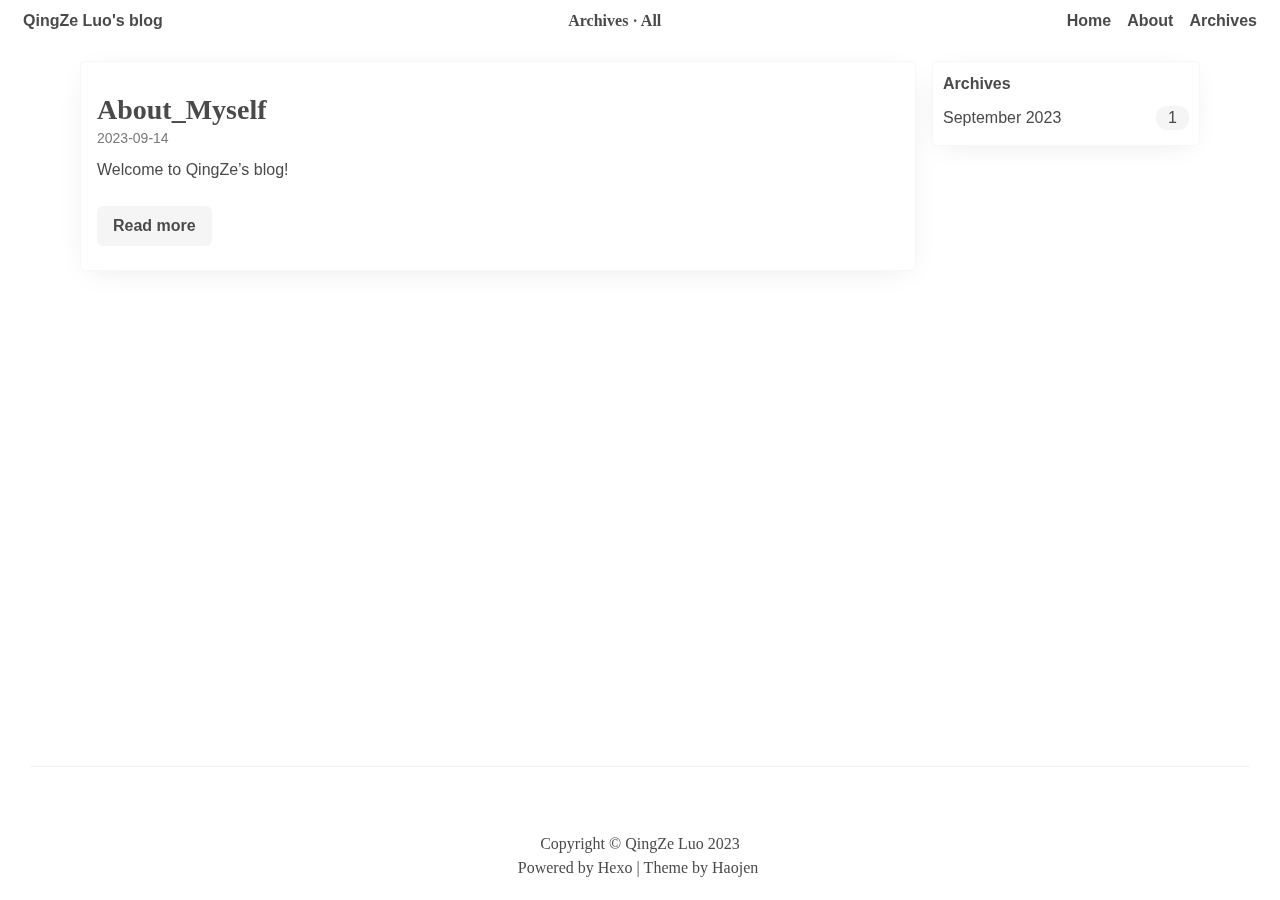
==== archives/index.html @ ca7ff8c1 "Site updated: 2023-09-14 17:36:46" ====
<!DOCTYPE html><html class="appearance-auto" lang="en"><head><meta charset="UTF-8"><title>QingZe Luo's blog</title><meta name="description" content="They who cannot do as they would, must do as they can. -^- 不能如愿而行，也须尽力而为"><meta name="viewport" content="width=device-width, minimum-scale=1.0, maximum-scale=1.0, user-scalable=no, initial-scale=1"><!-- Google Analytics --><!-- End Google Analytics -->
<!-- Baidu Analytics --><!-- End Baidu Analytics --><link rel="icon" href="/images/favicon.ico"><link rel="stylesheet" href="/style/common/bulma.css"><link rel="stylesheet" href="/style/base.css"><link rel="stylesheet" href="/style/common/helper.css"><script src="/js/common.js"></script><link rel="stylesheet" href="/style/widget-post-list.css"><meta name="generator" content="Hexo 6.3.0"></head><body class="is-flex is-flex-direction-column"><header class="header-widget is-flex-shrink-0 is-hidden-mobile"><div class="container is-fullhd is-flex is-justify-content-space-between is-align-items-center is-full-height"><section class="is-hidden-mobile is-flex-shrink-0"><h2><a href="/">QingZe Luo's blog</a></h2></section><h3 class="is-hidden-mobile is-family-serif is-full-height is-flex is-align-items-center is-flex-shrink-0"><span>Archives · All</span></h3><aside class="is-flex-shrink-0"><h3 class="is-inline-block"><a href="/">Home</a></h3><h3 class="is-inline-block"><a href="/about">About</a></h3><h3 class="is-inline-block"><a href="/archives">Archives</a></h3></aside></div></header><header class="is-flex header-widget is-flex-shrink-0 is-align-items-center is-justify-content-center is-hidden-tablet"><h3 class="is-inline-block"><a href="/">Home</a></h3><h3 class="is-inline-block"><a href="/about">About</a></h3><h3 class="is-inline-block"><a href="/archives">Archives</a></h3></header><main><article class="post-container is-flex is-justify-content-center section container is-max-widescreen pt-4 px-2"><div class="columns is-variable is-1-tablet is-3-desktop-only is-2-widescreen is-full-width"><section class="column"><article class="post-item-card"><section class="content post-card-content p-4 pb-5"><h2 class="mt-4 mb-0 is-family-serif"><a href="/2023/09/14/About-Myself/">About_Myself</a></h2><time class="has-text-grey" datetime="2023-09-15T00:22:14.000Z">2023-09-14</time><p class="is-flex-grow-2 mt-2">Welcome to QingZe’s blog!
</p><a class="button is-default mt-2 has-text-weight-semibold" href="/2023/09/14/About-Myself/">Read more</a></section></article></section><aside class="column is-hidden-mobile is-4-tablet is-3-widescreen"><div style="position: sticky; top: 50px;"><main class="aside-card-container archives-widget is-in-archive-page"><h3>Archives</h3><section><ul class="archive-list"><li class="archive-list-item"><a class="archive-list-link" href="/archives/2023/09/">September 2023</a><span class="archive-list-count">1</span></li></ul></section></main></div></aside></div></article><script>$claudia.fadeInImage(null, $claudia.blurBackdropImg)

window.addEventListener('resize', $claudia.throttle(function () {
    var images = document.querySelectorAll('.js-img-fadeIn')

    images.forEach($claudia.blurBackdropImg)
}, 150))</script></main><footer class="is-flex is-flex-direction-column is-align-items-center is-flex-shrink-0 is-family-serif"><section class="sns-container"><!-- Github--><a title="github" target="_blank" rel="noopener nofollow" href="//github.com/qzkasoma-luo"><i class="iconfont icon-github"></i></a><!-- Ins--><a title="instagram" target="_blank" rel="noopener nofollow" href="//www.instagram.com/luo.qingze"><i class="iconfont icon-ins"></i></a><!-- RSS--><!-- 知乎--><!-- 领英--><a title="linkedin" target="_blank" rel="noopener nofollow" href="//www.linkedin.com/in/qingze/"><i class="iconfont icon-linkedin"></i></a><!-- 脸书--></section><p><span>Copyright ©</span><span> QingZe Luo 2023</span></p><div class="is-flex is-justify-content-center is-flex-wrap-wrap"><p>Powered by Hexo &verbar;&nbsp;</p><p class="is-flex is-justify-content-center"><a title="Hexo theme author" target="_blank" rel="noopener" href="//github.com/haojen">Theme by Haojen&nbsp;</a></p><div style="margin-top: 2px"><a class="github-button" title="github-button" target="_blank" rel="noopener" href="https://github.com/haojen/hexo-theme-Claudia" data-color-scheme="no-preference: light; light: light; dark: dark;" data-show-count="true"></a></div></div><div><span></span></div></footer><script async defer src="https://buttons.github.io/buttons.js"></script><script>$claudia.fadeInImage(null, $claudia.blurBackdropImg)

window.addEventListener('resize', $claudia.throttle(function () {
    var images = document.querySelectorAll('.js-img-fadeIn')

    images.forEach($claudia.blurBackdropImg)
}, 150))</script></body></html>
---- style/base.css ----
@import url("//at.alicdn.com/t/font_2266068_otkvzqnxk0g.css");
:root.appearance-light {
  --primary-bg-color: #fff;
  --second-bg-color: #fff;
  --third-bg-color: #f5f5f5;
  --primary-text-color: #4a4a4a;
  --second-text-color: #4a4a4a;
  --top-bar-bg-color: rgba(255, 255, 255, 0.8);
  --border-line-color-2: rgba(0, 0, 0, 0.03);
  --border-line-color: rgba(0, 0, 0, 0.05);
  --blockquote-border-color: #dbdbdb;
  --table-border-color: #dbdbdb;
  --pre-code-bg-color: #f5f5f573;
  --skeleton-bg-color: #f5f5f5;
  --skeleton-flash-color: 0.5;
  --avatar-border-color: #fff;
}

:root.appearance-dark {
  --primary-bg-color: #181818;
  --second-bg-color: #212121;
  --third-bg-color: #ffffff14;
  --primary-text-color: #fff;
  --second-text-color: #aaa;
  --border-line-color: rgba(255, 255, 255, 0.05);
  --border-line-color-2: rgba(255, 255, 255, 0.02);
  --top-bar-bg-color: rgba(24, 24, 24, 0.8);
  --blockquote-border-color: #aaa;
  --table-border-color: #aaa;
  --pre-code-bg-color: #ffffff03;
  --skeleton-bg-color: #2b2b2b;
  --skeleton-flash-color: 0.05;
  --avatar-border-color: rgba(255, 255, 255, 0.05);
}

:root.appearance-auto {
  --primary-bg-color: #fff;
  --second-bg-color: #fff;
  --third-bg-color: #f5f5f5;
  --primary-text-color: #4a4a4a;
  --second-text-color: #4a4a4a;
  --top-bar-bg-color: rgba(255, 255, 255, 0.8);
  --border-line-color-2: rgba(0, 0, 0, 0.03);
  --border-line-color: rgba(0, 0, 0, 0.05);
  --blockquote-border-color: #dbdbdb;
  --table-border-color: #dbdbdb;
  --pre-code-bg-color: #f5f5f573;
  --skeleton-bg-color: #f5f5f5;
  --skeleton-flash-color: 0.5;
  --avatar-border-color: #fff;
}
@media (prefers-color-scheme: dark) {
  :root.appearance-auto {
    --primary-bg-color: #181818;
    --second-bg-color: #212121;
    --third-bg-color: #ffffff14;
    --primary-text-color: #fff;
    --second-text-color: #aaa;
    --border-line-color: rgba(255, 255, 255, 0.05);
    --border-line-color-2: rgba(255, 255, 255, 0.02);
    --top-bar-bg-color: rgba(24, 24, 24, 0.8);
    --blockquote-border-color: #aaa;
    --table-border-color: #aaa;
    --pre-code-bg-color: #ffffff03;
    --skeleton-bg-color: #2b2b2b;
    --skeleton-flash-color: 0.05;
    --avatar-border-color: rgba(255, 255, 255, 0.05);
  }
}

:root {
  --backdropFilter: 20px;
  --borderRadius: 6px;
  --activeColor: #3273dc;
  --boxShadow: 0 6px 30px -10px rgba(0, 0, 0, .1);
}
:root.appearance-dark, :root.appearance-auto, :root.appearance-light {
  background: var(--primary-bg-color);
}
:root.appearance-dark h1, :root.appearance-dark h2, :root.appearance-dark h3, :root.appearance-dark h4, :root.appearance-dark h5, :root.appearance-dark h6, :root.appearance-auto h1, :root.appearance-auto h2, :root.appearance-auto h3, :root.appearance-auto h4, :root.appearance-auto h5, :root.appearance-auto h6, :root.appearance-light h1, :root.appearance-light h2, :root.appearance-light h3, :root.appearance-light h4, :root.appearance-light h5, :root.appearance-light h6 {
  color: var(--primary-text-color) !important;
}
:root.appearance-dark hr, :root.appearance-auto hr, :root.appearance-light hr {
  background: var(--third-bg-color);
}
:root.appearance-dark p, :root.appearance-dark strong, :root.appearance-dark dl, :root.appearance-dark ul, :root.appearance-dark ol, :root.appearance-dark cite, :root.appearance-auto p, :root.appearance-auto strong, :root.appearance-auto dl, :root.appearance-auto ul, :root.appearance-auto ol, :root.appearance-auto cite, :root.appearance-light p, :root.appearance-light strong, :root.appearance-light dl, :root.appearance-light ul, :root.appearance-light ol, :root.appearance-light cite {
  color: var(--second-text-color);
}
:root.appearance-dark .post-container span, :root.appearance-dark .about-page span, :root.appearance-auto .post-container span, :root.appearance-auto .about-page span, :root.appearance-light .post-container span, :root.appearance-light .about-page span {
  color: var(--second-text-color);
}
:root.appearance-dark .content blockquote, :root.appearance-auto .content blockquote, :root.appearance-light .content blockquote {
  background: var(--third-bg-color);
  border-color: var(--blockquote-border-color);
}
:root.appearance-dark .content table th, :root.appearance-dark .content table tr, :root.appearance-dark .content table td, :root.appearance-auto .content table th, :root.appearance-auto .content table tr, :root.appearance-auto .content table td, :root.appearance-light .content table th, :root.appearance-light .content table tr, :root.appearance-light .content table td {
  border-color: var(--table-border-color);
  color: var(--second-text-color) !important;
}

:root body {
  margin: 0;
  height: 100vh;
  padding-top: 45px;
}
:root body a {
  color: inherit;
}
:root body a:hover, :root body a:hover .iconfont {
  text-decoration: none;
  color: #3273dc !important;
}
:root body .tag.post-item-tag {
  margin-right: 5px;
  font-weight: bold;
  color: darkorange;
  font-style: normal;
  border-radius: 10px;
  background: transparent;
  border: 2px solid darkorange;
}
:root body .button.is-default {
  height: 40px;
  border: none;
  border-radius: 6px;
  color: var(--second-text-color);
  background: var(--third-bg-color);
}
:root body > main {
  flex-grow: 2;
  flex-basis: 0;
}
:root body > footer {
  margin: 0 30px;
  padding: 20px 0;
  border-top: 1px solid rgba(0, 0, 0, 0.05);
}
:root body > footer .sns-container .iconfont {
  margin: 0 5px;
  font-size: 30px;
}

.header-widget {
  position: fixed;
  top: 0;
  left: 0;
  z-index: 100;
  overflow: hidden;
  width: 100vw;
  height: 42px;
  padding: 0 15px;
  backdrop-filter: saturate(180%) blur(20px);
  -webkit-backdrop-filter: saturate(180%) blur(20px);
  background: var(--top-bar-bg-color);
}
.header-widget a {
  margin: 0 8px;
  font-weight: bold;
  color: var(--primary-text-color);
}
.header-widget h3 {
  font-weight: bold;
}
---- style/common/helper.css ----
.debug {
  border: 1px solid red;
}

.is-family-serif {
  font-family: serif;
}

.is-full-width {
  width: 100%;
}

.is-full-height {
  height: 100%;
}

.js-img-fadeIn {
  opacity: 0;
  will-change: opacity;
}

.skeleton {
  position: relative;
  overflow: hidden;
}
.skeleton::before {
  will-change: transform;
  position: absolute;
  top: 0;
  width: 100%;
  height: 100%;
  content: "";
  z-index: 100;
  animation: skeleton-ani 1s ease infinite;
  background: linear-gradient(120deg, hsla(0, 0%, 100%, 0) 30%, hsla(0, 0%, 100%, var(--skeleton-flash-color)) 50%, hsla(0, 0%, 100%, 0) 70%);
}
.skeleton::after {
  content: "";
  position: absolute;
  left: 0;
  top: 0;
  z-index: 10;
  width: 100%;
  height: 100%;
  background: var(--skeleton-bg-color);
}
@keyframes skeleton-ani {
  0% {
    transform: translateX(-100%);
  }
  to {
    transform: translateX(100%);
  }
}
---- style/widget-post-list.css ----
@charset "UTF-8";
.post-container .post-item-card {
  margin-bottom: 15px;
  overflow: hidden;
  box-shadow: 0 6px 30px -10px rgba(0, 0, 0, 0.1);
  border-radius: 6px;
  background: var(--second-bg-color);
  border: 1px solid var(--border-line-color-2);
}
.post-container .post-item-card > header {
  overflow: hidden;
  z-index: 1;
  border-top-left-radius: 6px;
  border-top-right-radius: 6px;
}
.post-container .post-item-card > header .post-cover-backdrop {
  position: absolute;
  z-index: 1;
  width: 100%;
}
.post-container .post-item-card > header .post-cover-backdrop img {
  width: 100%;
  height: 360px;
  object-fit: cover;
  transform: scale(1.2);
  filter: blur(20px);
}
.post-container .post-item-card > header .post-cover-link {
  position: relative;
  z-index: 2;
  width: 100%;
  font-size: 0;
}
.post-container .post-item-card > header .post-cover-img {
  max-height: 360px;
  box-shadow: 0 0 15px rgba(0, 0, 0, 0.1);
  will-change: transform;
  transition: transform 500ms;
}
.post-container .post-item-card > header:hover .post-cover-img {
  transform: scale(1.04);
}
.post-container .post-item-card .post-card-content {
  word-break: break-word;
}
.post-container .post-item-card .post-card-content time {
  font-size: 14px;
}
.post-container .aside-card-container {
  padding: 10px;
  margin-bottom: 15px;
  box-shadow: 0 6px 30px -10px rgba(0, 0, 0, 0.1);
  border-radius: 6px;
  background: var(--second-bg-color);
  border: 1px solid var(--border-line-color-2);
}
.post-container .categories-widget h3,
.post-container .archives-widget h3,
.post-container .recent-widget h3,
.post-container .friend-widget h3,
.post-container .tag-widget h3 {
  font-weight: bold;
  margin-bottom: 10px;
}
.post-container .categories-widget .category-list .category-list-item,
.post-container .categories-widget .archive-list .archive-list-item,
.post-container .archives-widget .category-list .category-list-item,
.post-container .archives-widget .archive-list .archive-list-item,
.post-container .recent-widget .category-list .category-list-item,
.post-container .recent-widget .archive-list .archive-list-item,
.post-container .friend-widget .category-list .category-list-item,
.post-container .friend-widget .archive-list .archive-list-item,
.post-container .tag-widget .category-list .category-list-item,
.post-container .tag-widget .archive-list .archive-list-item {
  display: flex;
  align-items: center;
  justify-content: space-between;
  margin-bottom: 5px;
  color: var(--second-text-color);
}
.post-container .categories-widget .category-list .category-list-item .category-list-count,
.post-container .categories-widget .category-list .category-list-item .archive-list-count,
.post-container .categories-widget .archive-list .archive-list-item .category-list-count,
.post-container .categories-widget .archive-list .archive-list-item .archive-list-count,
.post-container .archives-widget .category-list .category-list-item .category-list-count,
.post-container .archives-widget .category-list .category-list-item .archive-list-count,
.post-container .archives-widget .archive-list .archive-list-item .category-list-count,
.post-container .archives-widget .archive-list .archive-list-item .archive-list-count,
.post-container .recent-widget .category-list .category-list-item .category-list-count,
.post-container .recent-widget .category-list .category-list-item .archive-list-count,
.post-container .recent-widget .archive-list .archive-list-item .category-list-count,
.post-container .recent-widget .archive-list .archive-list-item .archive-list-count,
.post-container .friend-widget .category-list .category-list-item .category-list-count,
.post-container .friend-widget .category-list .category-list-item .archive-list-count,
.post-container .friend-widget .archive-list .archive-list-item .category-list-count,
.post-container .friend-widget .archive-list .archive-list-item .archive-list-count,
.post-container .tag-widget .category-list .category-list-item .category-list-count,
.post-container .tag-widget .category-list .category-list-item .archive-list-count,
.post-container .tag-widget .archive-list .archive-list-item .category-list-count,
.post-container .tag-widget .archive-list .archive-list-item .archive-list-count {
  padding: 0 12px;
  border-radius: 11px;
  background: var(--third-bg-color);
}
.post-container .profile-widget {
  min-height: 300px;
  padding-bottom: 0;
}
.post-container .profile-widget img {
  object-fit: cover;
}
.post-container .profile-widget .avatar {
  position: relative;
  width: 180px;
  height: 180px;
  margin-top: 10px;
  z-index: 1;
  border-radius: 50%;
  box-shadow: 0 0 10px rgba(0, 0, 0, 0.08);
  border: 7px solid var(--avatar-border-color);
}
.post-container .profile-widget .avatar-placeholder:after {
  content: "\e62a";
  font-size: 80px;
  font-family: iconfont;
  position: absolute;
  top: 50%;
  left: 50%;
  z-index: 1;
  transform: translate(-50%, -50%);
}
.post-container .profile-widget .user-name {
  font-size: 18px;
  font-weight: bold;
  margin: 15px 0 2px;
}
.post-container .profile-widget blockquote:before {
  content: "“";
  margin-right: 5px;
  vertical-align: middle;
}
.post-container .profile-widget blockquote:after {
  content: "”";
  margin-left: 5px;
  vertical-align: bottom;
}
.post-container .profile-widget blockquote:before,
.post-container .profile-widget blockquote:after {
  line-height: 0;
  font-size: 32px;
  color: #585858;
  font-family: sans-serif;
}
.post-container .profile-widget address {
  margin-top: 14px;
  font-style: normal;
}
.post-container .profile-widget .sns-container {
  overflow: auto;
  padding: 5px 0;
  margin-top: 15px;
  border-top: 1px solid var(--border-line-color);
}
.post-container .profile-widget .sns-container i {
  margin: 0 8px;
  font-size: 30px;
}
.post-container .recent-widget ul li {
  margin-bottom: 15px;
}
.post-container .recent-widget ul li:last-child section {
  border-bottom: none;
}
.post-container .recent-widget img, .post-container .recent-widget .post-img-placeholder {
  width: 50px;
  height: 50px;
  margin-right: 5px;
  object-fit: cover;
  border-radius: 6px;
}
.post-container .recent-widget section {
  border-bottom: 1px solid var(--border-line-color);
}
.post-container .recent-widget section h4 {
  font-size: 14px;
  line-height: 20px;
  font-weight: bold;
}
.post-container .recent-widget section time {
  font-size: 12px;
}
.post-container .archives-widget > section {
  overflow: auto;
  max-height: 45vh;
}
.post-container .archives-widget.is-in-archive-page > section {
  max-height: 80vh;
}
.post-container .tag-widget > section {
  overflow: auto;
  max-height: 30vh;
}
.post-container .tag-widget.is-in-tag-page > section {
  max-height: 80vh;
}
.post-container .category-page > section {
  overflow: auto;
  max-height: 40vh;
}
.post-container .category-page.categories-widget > section {
  max-height: 80vh;
}
.post-container .paginator .page-number,
.post-container .paginator .extend {
  padding: 2px 15px;
  margin: 0 5px 10px;
  border-radius: 6px;
  color: var(--second-text-color);
  background: var(--third-bg-color);
}
.post-container .paginator .page-number.current,
.post-container .paginator .extend.current {
  color: #fff !important;
  background: #3273dc;
}
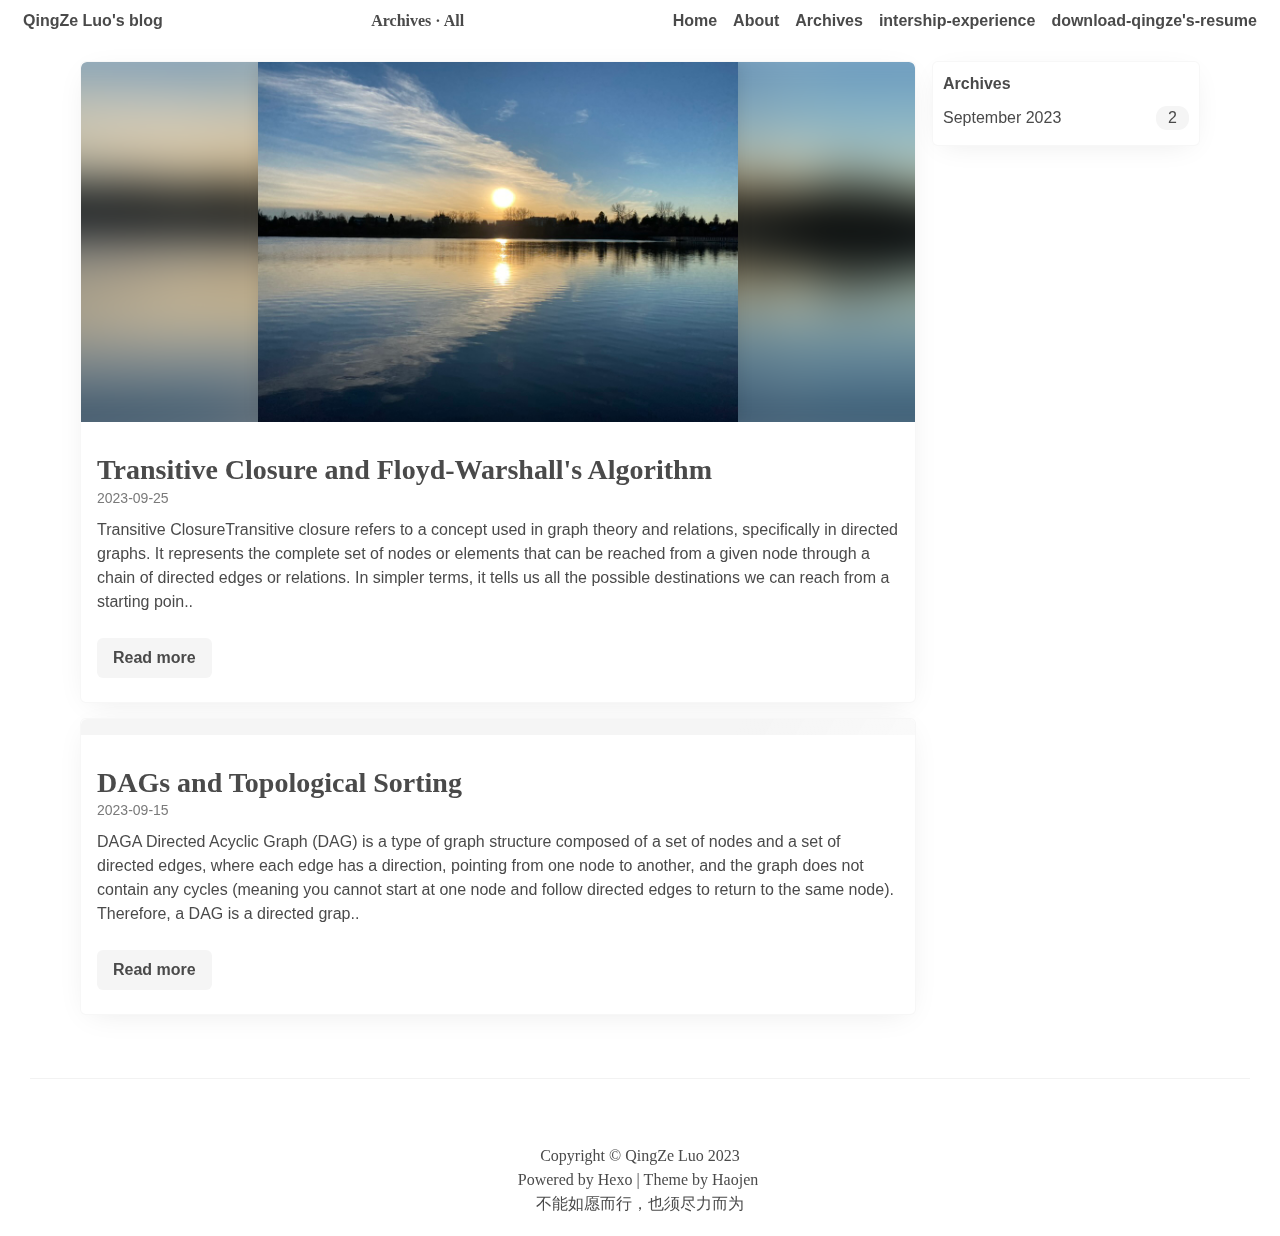
==== commit 1df091e4: "Site updated: 2023-09-25 17:00:31" ====
--- a/archives/index.html
+++ b/archives/index.html
@@ -1,12 +1,16 @@
-<!DOCTYPE html><html class="appearance-auto" lang="en"><head><meta charset="UTF-8"><title>QingZe Luo's blog</title><meta name="description" content="They who cannot do as they would, must do as they can. -^- 不能如愿而行，也须尽力而为"><meta name="viewport" content="width=device-width, minimum-scale=1.0, maximum-scale=1.0, user-scalable=no, initial-scale=1"><!-- Google Analytics --><!-- End Google Analytics -->
-<!-- Baidu Analytics --><!-- End Baidu Analytics --><link rel="icon" href="/images/favicon.ico"><link rel="stylesheet" href="/style/common/bulma.css"><link rel="stylesheet" href="/style/base.css"><link rel="stylesheet" href="/style/common/helper.css"><script src="/js/common.js"></script><link rel="stylesheet" href="/style/widget-post-list.css"><meta name="generator" content="Hexo 6.3.0"></head><body class="is-flex is-flex-direction-column"><header class="header-widget is-flex-shrink-0 is-hidden-mobile"><div class="container is-fullhd is-flex is-justify-content-space-between is-align-items-center is-full-height"><section class="is-hidden-mobile is-flex-shrink-0"><h2><a href="/">QingZe Luo's blog</a></h2></section><h3 class="is-hidden-mobile is-family-serif is-full-height is-flex is-align-items-center is-flex-shrink-0"><span>Archives · All</span></h3><aside class="is-flex-shrink-0"><h3 class="is-inline-block"><a href="/">Home</a></h3><h3 class="is-inline-block"><a href="/about">About</a></h3><h3 class="is-inline-block"><a href="/archives">Archives</a></h3></aside></div></header><header class="is-flex header-widget is-flex-shrink-0 is-align-items-center is-justify-content-center is-hidden-tablet"><h3 class="is-inline-block"><a href="/">Home</a></h3><h3 class="is-inline-block"><a href="/about">About</a></h3><h3 class="is-inline-block"><a href="/archives">Archives</a></h3></header><main><article class="post-container is-flex is-justify-content-center section container is-max-widescreen pt-4 px-2"><div class="columns is-variable is-1-tablet is-3-desktop-only is-2-widescreen is-full-width"><section class="column"><article class="post-item-card"><section class="content post-card-content p-4 pb-5"><h2 class="mt-4 mb-0 is-family-serif"><a href="/2023/09/14/About-Myself/">About_Myself</a></h2><time class="has-text-grey" datetime="2023-09-15T00:22:14.000Z">2023-09-14</time><p class="is-flex-grow-2 mt-2">Welcome to QingZe’s blog!
-</p><a class="button is-default mt-2 has-text-weight-semibold" href="/2023/09/14/About-Myself/">Read more</a></section></article></section><aside class="column is-hidden-mobile is-4-tablet is-3-widescreen"><div style="position: sticky; top: 50px;"><main class="aside-card-container archives-widget is-in-archive-page"><h3>Archives</h3><section><ul class="archive-list"><li class="archive-list-item"><a class="archive-list-link" href="/archives/2023/09/">September 2023</a><span class="archive-list-count">1</span></li></ul></section></main></div></aside></div></article><script>$claudia.fadeInImage(null, $claudia.blurBackdropImg)
+<!DOCTYPE html><html class="appearance-auto" lang="en"><head><meta charset="UTF-8"><title>QingZe Luo's blog</title><meta name="description" content="They who cannot do as they would, must do as they can."><meta name="viewport" content="width=device-width, minimum-scale=1.0, maximum-scale=1.0, user-scalable=no, initial-scale=1"><!-- Google Analytics --><!-- End Google Analytics -->
+<!-- Baidu Analytics --><!-- End Baidu Analytics --><link rel="icon" href="/images/favicon.ico"><link rel="stylesheet" href="/style/common/bulma.css"><link rel="stylesheet" href="/style/base.css"><link rel="stylesheet" href="/style/common/helper.css"><script src="/js/common.js"></script><link rel="stylesheet" href="/style/widget-post-list.css"><meta name="generator" content="Hexo 6.3.0">
+<style>.github-emoji { position: relative; display: inline-block; width: 1.2em; min-height: 1.2em; overflow: hidden; vertical-align: top; color: transparent; }  .github-emoji > span { position: relative; z-index: 10; }  .github-emoji img, .github-emoji .fancybox { margin: 0 !important; padding: 0 !important; border: none !important; outline: none !important; text-decoration: none !important; user-select: none !important; cursor: auto !important; }  .github-emoji img { height: 1.2em !important; width: 1.2em !important; position: absolute !important; left: 50% !important; top: 50% !important; transform: translate(-50%, -50%) !important; user-select: none !important; cursor: auto !important; } .github-emoji-fallback { color: inherit; } .github-emoji-fallback img { opacity: 0 !important; }</style>
+<link rel="alternate" href="/atom.xml" title="QingZe's Space" type="application/atom+xml">
+</head><body class="is-flex is-flex-direction-column"><header class="header-widget is-flex-shrink-0 is-hidden-mobile"><div class="container is-fullhd is-flex is-justify-content-space-between is-align-items-center is-full-height"><section class="is-hidden-mobile is-flex-shrink-0"><h2><a href="/">QingZe Luo's blog</a></h2></section><h3 class="is-hidden-mobile is-family-serif is-full-height is-flex is-align-items-center is-flex-shrink-0"><span>Archives · All</span></h3><aside class="is-flex-shrink-0"><h3 class="is-inline-block"><a href="/">Home</a></h3><h3 class="is-inline-block"><a href="/about">About</a></h3><h3 class="is-inline-block"><a href="/archives">Archives</a></h3><h3 class="is-inline-block"><a href="/WkExperience">intership-experience</a></h3><h3 class="is-inline-block"><a href="/DQZR/Resume_2023.pdf">download-qingze's-resume</a></h3></aside></div></header><header class="is-flex header-widget is-flex-shrink-0 is-align-items-center is-justify-content-center is-hidden-tablet"><h3 class="is-inline-block"><a href="/">Home</a></h3><h3 class="is-inline-block"><a href="/about">About</a></h3><h3 class="is-inline-block"><a href="/archives">Archives</a></h3><h3 class="is-inline-block"><a href="/WkExperience">intership-experience</a></h3><h3 class="is-inline-block"><a href="/DQZR/Resume_2023.pdf">download-qingze's-resume</a></h3></header><main><article class="post-container is-flex is-justify-content-center section container is-max-widescreen pt-4 px-2"><div class="columns is-variable is-1-tablet is-3-desktop-only is-2-widescreen is-full-width"><section class="column"><article class="post-item-card"><header class="is-relative is-flex"><div class="post-cover-backdrop is-hidden"><img src="/images/Morning.jpeg" alt="loading.."></div><a class="post-cover-link has-text-centered skeleton" href="/2023/09/25/Transitive-Closure-and-Floyd-Warshall-s-Algorithm/"><img class="post-cover-img js-img-fadeIn" src="/images/Morning.jpeg" alt="loading.." data-backdrop="true"></a></header><section class="content post-card-content p-4 pb-5"><h2 class="mt-4 mb-0 is-family-serif"><a href="/2023/09/25/Transitive-Closure-and-Floyd-Warshall-s-Algorithm/">Transitive Closure and Floyd-Warshall's Algorithm</a></h2><time class="has-text-grey" datetime="2023-09-25T23:52:02.000Z">2023-09-25</time><p class="is-flex-grow-2 mt-2">
+Transitive ClosureTransitive closure refers to a concept used in graph theory and relations, specifically in directed graphs. It represents the complete set of nodes or elements that can be reached from a given node through a chain of directed edges or relations. In simpler terms, it tells us all the possible destinations we can reach from a starting poin..</p><a class="button is-default mt-2 has-text-weight-semibold" href="/2023/09/25/Transitive-Closure-and-Floyd-Warshall-s-Algorithm/">Read more</a></section></article><article class="post-item-card"><header class="is-relative is-flex"><div class="post-cover-backdrop is-hidden"><img src="/images/Victoria.jpeg" alt="loading.."></div><a class="post-cover-link has-text-centered skeleton" href="/2023/09/15/DAGs-and-Topological-Sorting/"><img class="post-cover-img js-img-fadeIn" src="/images/Victoria.jpeg" alt="loading.." data-backdrop="true"></a></header><section class="content post-card-content p-4 pb-5"><h2 class="mt-4 mb-0 is-family-serif"><a href="/2023/09/15/DAGs-and-Topological-Sorting/">DAGs and Topological Sorting</a></h2><time class="has-text-grey" datetime="2023-09-15T23:14:03.000Z">2023-09-15</time><p class="is-flex-grow-2 mt-2">
+DAGA Directed Acyclic Graph (DAG) is a type of graph structure composed of a set of nodes and a set of directed edges, where each edge has a direction, pointing from one node to another, and the graph does not contain any cycles (meaning you cannot start at one node and follow directed edges to return to the same node). Therefore, a DAG is a directed grap..</p><a class="button is-default mt-2 has-text-weight-semibold" href="/2023/09/15/DAGs-and-Topological-Sorting/">Read more</a></section></article></section><aside class="column is-hidden-mobile is-4-tablet is-3-widescreen"><div style="position: sticky; top: 50px;"><main class="aside-card-container archives-widget is-in-archive-page"><h3>Archives</h3><section><ul class="archive-list"><li class="archive-list-item"><a class="archive-list-link" href="/archives/2023/09/">September 2023</a><span class="archive-list-count">2</span></li></ul></section></main></div></aside></div></article><script>$claudia.fadeInImage(null, $claudia.blurBackdropImg)
 
 window.addEventListener('resize', $claudia.throttle(function () {
     var images = document.querySelectorAll('.js-img-fadeIn')
 
     images.forEach($claudia.blurBackdropImg)
-}, 150))</script></main><footer class="is-flex is-flex-direction-column is-align-items-center is-flex-shrink-0 is-family-serif"><section class="sns-container"><!-- Github--><a title="github" target="_blank" rel="noopener nofollow" href="//github.com/qzkasoma-luo"><i class="iconfont icon-github"></i></a><!-- Ins--><a title="instagram" target="_blank" rel="noopener nofollow" href="//www.instagram.com/luo.qingze"><i class="iconfont icon-ins"></i></a><!-- RSS--><!-- 知乎--><!-- 领英--><a title="linkedin" target="_blank" rel="noopener nofollow" href="//www.linkedin.com/in/qingze/"><i class="iconfont icon-linkedin"></i></a><!-- 脸书--></section><p><span>Copyright ©</span><span> QingZe Luo 2023</span></p><div class="is-flex is-justify-content-center is-flex-wrap-wrap"><p>Powered by Hexo &verbar;&nbsp;</p><p class="is-flex is-justify-content-center"><a title="Hexo theme author" target="_blank" rel="noopener" href="//github.com/haojen">Theme by Haojen&nbsp;</a></p><div style="margin-top: 2px"><a class="github-button" title="github-button" target="_blank" rel="noopener" href="https://github.com/haojen/hexo-theme-Claudia" data-color-scheme="no-preference: light; light: light; dark: dark;" data-show-count="true"></a></div></div><div><span></span></div></footer><script async defer src="https://buttons.github.io/buttons.js"></script><script>$claudia.fadeInImage(null, $claudia.blurBackdropImg)
+}, 150))</script></main><footer class="is-flex is-flex-direction-column is-align-items-center is-flex-shrink-0 is-family-serif"><section class="sns-container"><!-- Github--><a title="github" target="_blank" rel="noopener nofollow" href="//github.com/qzkasoma-luo"><i class="iconfont icon-github"></i></a><!-- Ins--><a title="instagram" target="_blank" rel="noopener nofollow" href="//www.instagram.com/luo.qingze"><i class="iconfont icon-ins"></i></a><!-- RSS--><!-- 知乎--><!-- 领英--><a title="linkedin" target="_blank" rel="noopener nofollow" href="//www.linkedin.com/in/qingze/"><i class="iconfont icon-linkedin"></i></a><!-- 脸书--></section><p><span>Copyright ©</span><span> QingZe Luo 2023</span></p><div class="is-flex is-justify-content-center is-flex-wrap-wrap"><p>Powered by Hexo &verbar;&nbsp;</p><p class="is-flex is-justify-content-center"><a title="Hexo theme author" target="_blank" rel="noopener" href="//github.com/haojen">Theme by Haojen&nbsp;</a></p><div style="margin-top: 2px"><a class="github-button" title="github-button" target="_blank" rel="noopener" href="https://github.com/haojen/hexo-theme-Claudia" data-color-scheme="no-preference: light; light: light; dark: dark;" data-show-count="true"></a></div></div><div><span>不能如愿而行，也须尽力而为</span></div></footer><script async defer src="https://buttons.github.io/buttons.js"></script><script>$claudia.fadeInImage(null, $claudia.blurBackdropImg)
 
 window.addEventListener('resize', $claudia.throttle(function () {
     var images = document.querySelectorAll('.js-img-fadeIn')
--- a/style/widget-post-list.css
+++ b/style/widget-post-list.css
@@ -171,7 +171,8 @@
 .post-container .recent-widget ul li:last-child section {
   border-bottom: none;
 }
-.post-container .recent-widget img, .post-container .recent-widget .post-img-placeholder {
+.post-container .recent-widget img,
+.post-container .recent-widget .post-img-placeholder {
   width: 50px;
   height: 50px;
   margin-right: 5px;
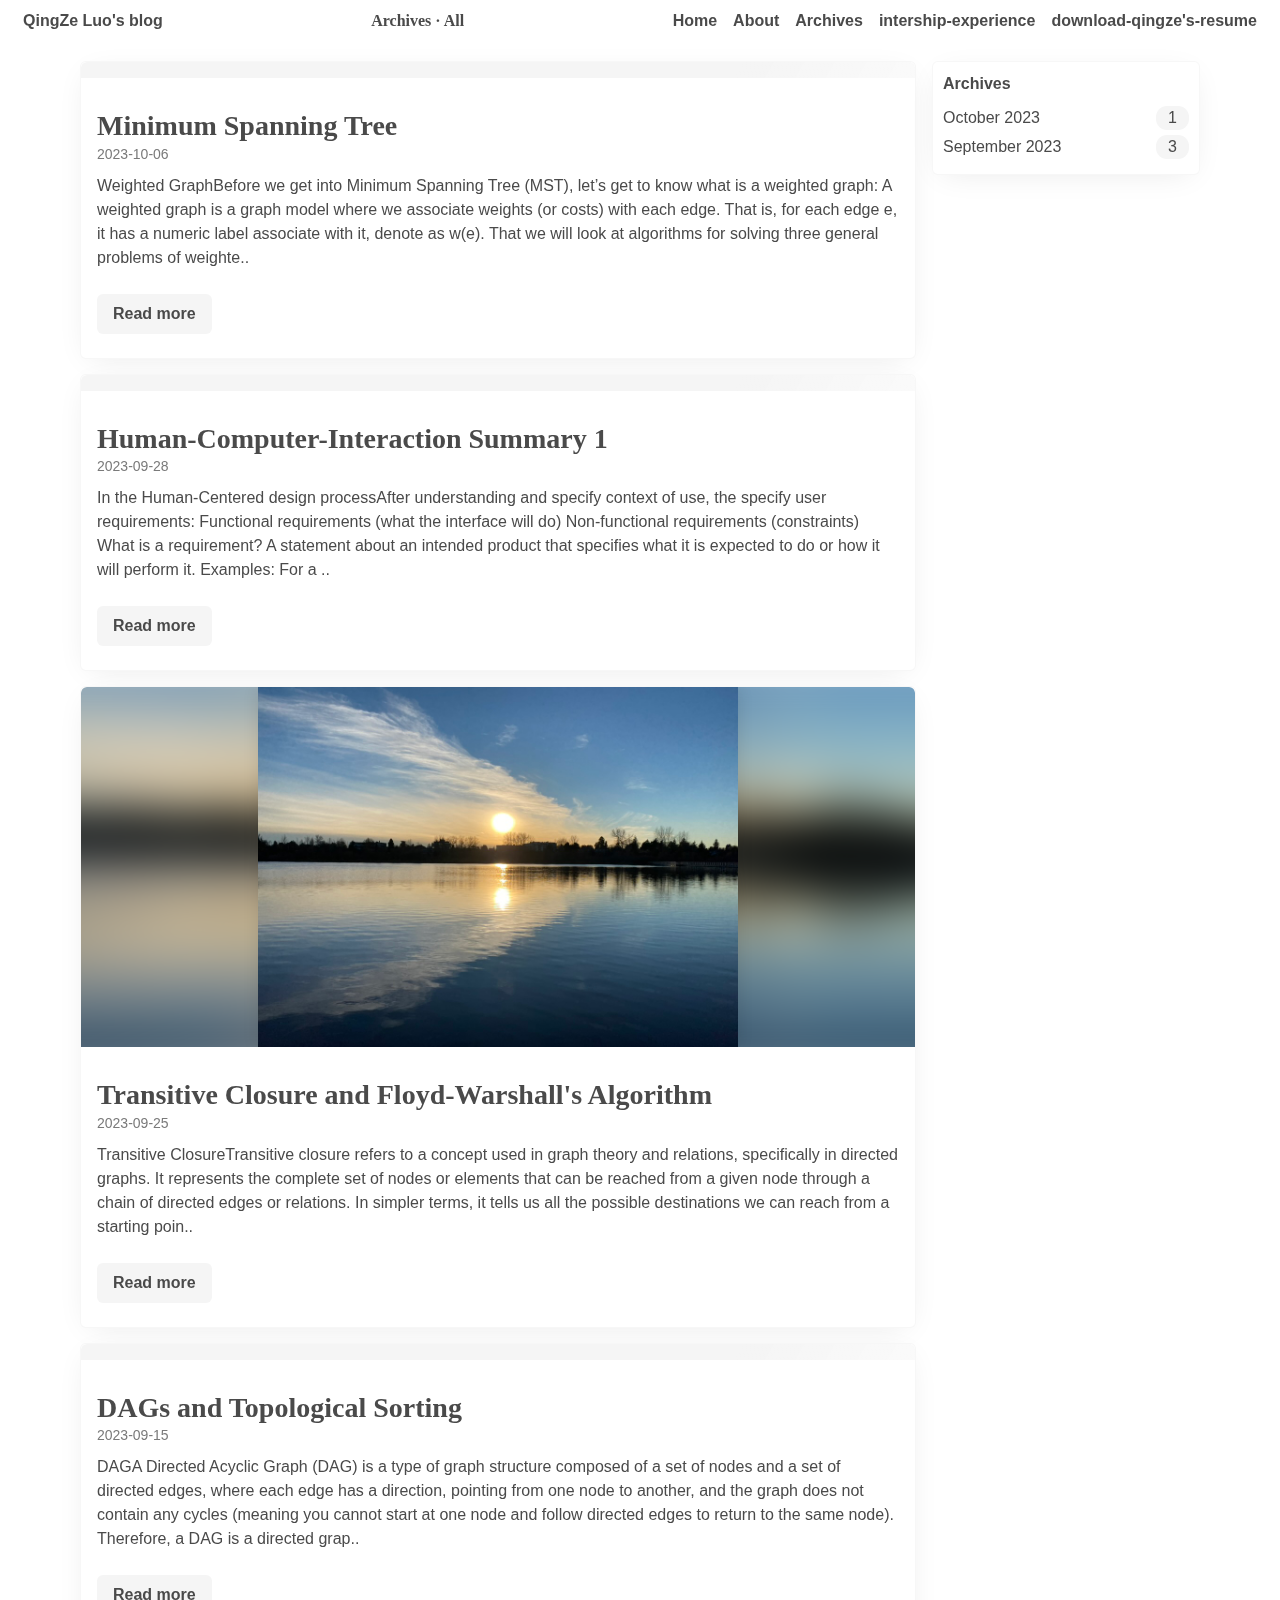
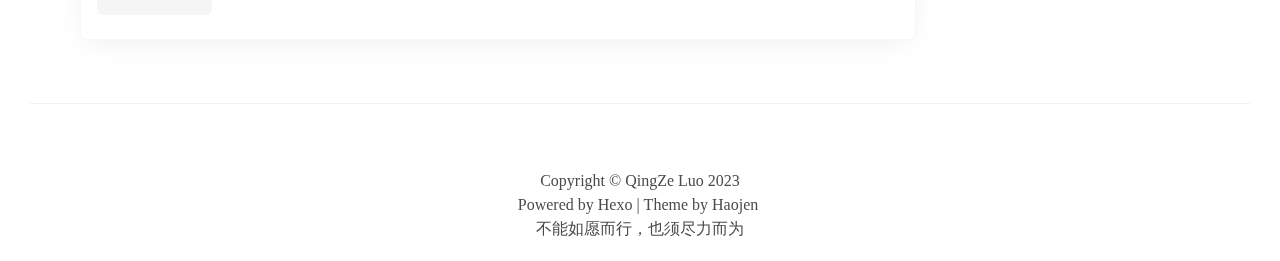
==== commit dce9f8c3: "Site updated: 2023-10-06 17:34:40" ====
--- a/archives/index.html
+++ b/archives/index.html
@@ -2,9 +2,22 @@
 <!-- Baidu Analytics --><!-- End Baidu Analytics --><link rel="icon" href="/images/favicon.ico"><link rel="stylesheet" href="/style/common/bulma.css"><link rel="stylesheet" href="/style/base.css"><link rel="stylesheet" href="/style/common/helper.css"><script src="/js/common.js"></script><link rel="stylesheet" href="/style/widget-post-list.css"><meta name="generator" content="Hexo 6.3.0">
 <style>.github-emoji { position: relative; display: inline-block; width: 1.2em; min-height: 1.2em; overflow: hidden; vertical-align: top; color: transparent; }  .github-emoji > span { position: relative; z-index: 10; }  .github-emoji img, .github-emoji .fancybox { margin: 0 !important; padding: 0 !important; border: none !important; outline: none !important; text-decoration: none !important; user-select: none !important; cursor: auto !important; }  .github-emoji img { height: 1.2em !important; width: 1.2em !important; position: absolute !important; left: 50% !important; top: 50% !important; transform: translate(-50%, -50%) !important; user-select: none !important; cursor: auto !important; } .github-emoji-fallback { color: inherit; } .github-emoji-fallback img { opacity: 0 !important; }</style>
 <link rel="alternate" href="/atom.xml" title="QingZe's Space" type="application/atom+xml">
-</head><body class="is-flex is-flex-direction-column"><header class="header-widget is-flex-shrink-0 is-hidden-mobile"><div class="container is-fullhd is-flex is-justify-content-space-between is-align-items-center is-full-height"><section class="is-hidden-mobile is-flex-shrink-0"><h2><a href="/">QingZe Luo's blog</a></h2></section><h3 class="is-hidden-mobile is-family-serif is-full-height is-flex is-align-items-center is-flex-shrink-0"><span>Archives · All</span></h3><aside class="is-flex-shrink-0"><h3 class="is-inline-block"><a href="/">Home</a></h3><h3 class="is-inline-block"><a href="/about">About</a></h3><h3 class="is-inline-block"><a href="/archives">Archives</a></h3><h3 class="is-inline-block"><a href="/WkExperience">intership-experience</a></h3><h3 class="is-inline-block"><a href="/DQZR/Resume_2023.pdf">download-qingze's-resume</a></h3></aside></div></header><header class="is-flex header-widget is-flex-shrink-0 is-align-items-center is-justify-content-center is-hidden-tablet"><h3 class="is-inline-block"><a href="/">Home</a></h3><h3 class="is-inline-block"><a href="/about">About</a></h3><h3 class="is-inline-block"><a href="/archives">Archives</a></h3><h3 class="is-inline-block"><a href="/WkExperience">intership-experience</a></h3><h3 class="is-inline-block"><a href="/DQZR/Resume_2023.pdf">download-qingze's-resume</a></h3></header><main><article class="post-container is-flex is-justify-content-center section container is-max-widescreen pt-4 px-2"><div class="columns is-variable is-1-tablet is-3-desktop-only is-2-widescreen is-full-width"><section class="column"><article class="post-item-card"><header class="is-relative is-flex"><div class="post-cover-backdrop is-hidden"><img src="/images/Morning.jpeg" alt="loading.."></div><a class="post-cover-link has-text-centered skeleton" href="/2023/09/25/Transitive-Closure-and-Floyd-Warshall-s-Algorithm/"><img class="post-cover-img js-img-fadeIn" src="/images/Morning.jpeg" alt="loading.." data-backdrop="true"></a></header><section class="content post-card-content p-4 pb-5"><h2 class="mt-4 mb-0 is-family-serif"><a href="/2023/09/25/Transitive-Closure-and-Floyd-Warshall-s-Algorithm/">Transitive Closure and Floyd-Warshall's Algorithm</a></h2><time class="has-text-grey" datetime="2023-09-25T23:52:02.000Z">2023-09-25</time><p class="is-flex-grow-2 mt-2">
+</head><body class="is-flex is-flex-direction-column"><header class="header-widget is-flex-shrink-0 is-hidden-mobile"><div class="container is-fullhd is-flex is-justify-content-space-between is-align-items-center is-full-height"><section class="is-hidden-mobile is-flex-shrink-0"><h2><a href="/">QingZe Luo's blog</a></h2></section><h3 class="is-hidden-mobile is-family-serif is-full-height is-flex is-align-items-center is-flex-shrink-0"><span>Archives · All</span></h3><aside class="is-flex-shrink-0"><h3 class="is-inline-block"><a href="/">Home</a></h3><h3 class="is-inline-block"><a href="/about">About</a></h3><h3 class="is-inline-block"><a href="/archives">Archives</a></h3><h3 class="is-inline-block"><a href="/WkExperience">intership-experience</a></h3><h3 class="is-inline-block"><a href="/DQZR/Resume_2023.pdf">download-qingze's-resume</a></h3></aside></div></header><header class="is-flex header-widget is-flex-shrink-0 is-align-items-center is-justify-content-center is-hidden-tablet"><h3 class="is-inline-block"><a href="/">Home</a></h3><h3 class="is-inline-block"><a href="/about">About</a></h3><h3 class="is-inline-block"><a href="/archives">Archives</a></h3><h3 class="is-inline-block"><a href="/WkExperience">intership-experience</a></h3><h3 class="is-inline-block"><a href="/DQZR/Resume_2023.pdf">download-qingze's-resume</a></h3></header><main><article class="post-container is-flex is-justify-content-center section container is-max-widescreen pt-4 px-2"><div class="columns is-variable is-1-tablet is-3-desktop-only is-2-widescreen is-full-width"><section class="column"><article class="post-item-card"><header class="is-relative is-flex"><div class="post-cover-backdrop is-hidden"><img src="/images/IMG_2101.jpg" alt="loading.."></div><a class="post-cover-link has-text-centered skeleton" href="/2023/10/06/Minimum-Spanning-Tree/"><img class="post-cover-img js-img-fadeIn" src="/images/IMG_2101.jpg" alt="loading.." data-backdrop="true"></a></header><section class="content post-card-content p-4 pb-5"><h2 class="mt-4 mb-0 is-family-serif"><a href="/2023/10/06/Minimum-Spanning-Tree/">Minimum Spanning Tree</a></h2><time class="has-text-grey" datetime="2023-10-06T23:53:01.000Z">2023-10-06</time><p class="is-flex-grow-2 mt-2">
+Weighted GraphBefore we get into Minimum Spanning Tree (MST), let’s get to know what is a weighted graph:
+
+A weighted graph is a graph model where we associate weights (or costs) with each edge. That is, for each edge e, it has a numeric label associate with it, denote as w(e).
+
+That we will look at algorithms for solving three general problems of weighte..</p><a class="button is-default mt-2 has-text-weight-semibold" href="/2023/10/06/Minimum-Spanning-Tree/">Read more</a></section></article><article class="post-item-card"><header class="is-relative is-flex"><div class="post-cover-backdrop is-hidden"><img src="/images/IMG_2032.jpeg" alt="loading.."></div><a class="post-cover-link has-text-centered skeleton" href="/2023/09/28/Human-Computer-Interaction-Summary-1/"><img class="post-cover-img js-img-fadeIn" src="/images/IMG_2032.jpeg" alt="loading.." data-backdrop="true"></a></header><section class="content post-card-content p-4 pb-5"><h2 class="mt-4 mb-0 is-family-serif"><a href="/2023/09/28/Human-Computer-Interaction-Summary-1/">Human-Computer-Interaction Summary 1</a></h2><time class="has-text-grey" datetime="2023-09-29T06:56:21.000Z">2023-09-28</time><p class="is-flex-grow-2 mt-2">
+In the Human-Centered design processAfter understanding and specify context of use, the specify user requirements:
+
+Functional requirements (what the interface will do)
+Non-functional requirements (constraints)
+
+What is a requirement?
+A statement about an intended product that specifies what it is expected to do or how it will perform it.
+Examples: For a ..</p><a class="button is-default mt-2 has-text-weight-semibold" href="/2023/09/28/Human-Computer-Interaction-Summary-1/">Read more</a></section></article><article class="post-item-card"><header class="is-relative is-flex"><div class="post-cover-backdrop is-hidden"><img src="/images/Morning.jpeg" alt="loading.."></div><a class="post-cover-link has-text-centered skeleton" href="/2023/09/25/Transitive-Closure-and-Floyd-Warshall-s-Algorithm/"><img class="post-cover-img js-img-fadeIn" src="/images/Morning.jpeg" alt="loading.." data-backdrop="true"></a></header><section class="content post-card-content p-4 pb-5"><h2 class="mt-4 mb-0 is-family-serif"><a href="/2023/09/25/Transitive-Closure-and-Floyd-Warshall-s-Algorithm/">Transitive Closure and Floyd-Warshall's Algorithm</a></h2><time class="has-text-grey" datetime="2023-09-25T23:52:02.000Z">2023-09-25</time><p class="is-flex-grow-2 mt-2">
 Transitive ClosureTransitive closure refers to a concept used in graph theory and relations, specifically in directed graphs. It represents the complete set of nodes or elements that can be reached from a given node through a chain of directed edges or relations. In simpler terms, it tells us all the possible destinations we can reach from a starting poin..</p><a class="button is-default mt-2 has-text-weight-semibold" href="/2023/09/25/Transitive-Closure-and-Floyd-Warshall-s-Algorithm/">Read more</a></section></article><article class="post-item-card"><header class="is-relative is-flex"><div class="post-cover-backdrop is-hidden"><img src="/images/Victoria.jpeg" alt="loading.."></div><a class="post-cover-link has-text-centered skeleton" href="/2023/09/15/DAGs-and-Topological-Sorting/"><img class="post-cover-img js-img-fadeIn" src="/images/Victoria.jpeg" alt="loading.." data-backdrop="true"></a></header><section class="content post-card-content p-4 pb-5"><h2 class="mt-4 mb-0 is-family-serif"><a href="/2023/09/15/DAGs-and-Topological-Sorting/">DAGs and Topological Sorting</a></h2><time class="has-text-grey" datetime="2023-09-15T23:14:03.000Z">2023-09-15</time><p class="is-flex-grow-2 mt-2">
-DAGA Directed Acyclic Graph (DAG) is a type of graph structure composed of a set of nodes and a set of directed edges, where each edge has a direction, pointing from one node to another, and the graph does not contain any cycles (meaning you cannot start at one node and follow directed edges to return to the same node). Therefore, a DAG is a directed grap..</p><a class="button is-default mt-2 has-text-weight-semibold" href="/2023/09/15/DAGs-and-Topological-Sorting/">Read more</a></section></article></section><aside class="column is-hidden-mobile is-4-tablet is-3-widescreen"><div style="position: sticky; top: 50px;"><main class="aside-card-container archives-widget is-in-archive-page"><h3>Archives</h3><section><ul class="archive-list"><li class="archive-list-item"><a class="archive-list-link" href="/archives/2023/09/">September 2023</a><span class="archive-list-count">2</span></li></ul></section></main></div></aside></div></article><script>$claudia.fadeInImage(null, $claudia.blurBackdropImg)
+DAGA Directed Acyclic Graph (DAG) is a type of graph structure composed of a set of nodes and a set of directed edges, where each edge has a direction, pointing from one node to another, and the graph does not contain any cycles (meaning you cannot start at one node and follow directed edges to return to the same node). Therefore, a DAG is a directed grap..</p><a class="button is-default mt-2 has-text-weight-semibold" href="/2023/09/15/DAGs-and-Topological-Sorting/">Read more</a></section></article></section><aside class="column is-hidden-mobile is-4-tablet is-3-widescreen"><div style="position: sticky; top: 50px;"><main class="aside-card-container archives-widget is-in-archive-page"><h3>Archives</h3><section><ul class="archive-list"><li class="archive-list-item"><a class="archive-list-link" href="/archives/2023/10/">October 2023</a><span class="archive-list-count">1</span></li><li class="archive-list-item"><a class="archive-list-link" href="/archives/2023/09/">September 2023</a><span class="archive-list-count">3</span></li></ul></section></main></div></aside></div></article><script>$claudia.fadeInImage(null, $claudia.blurBackdropImg)
 
 window.addEventListener('resize', $claudia.throttle(function () {
     var images = document.querySelectorAll('.js-img-fadeIn')
